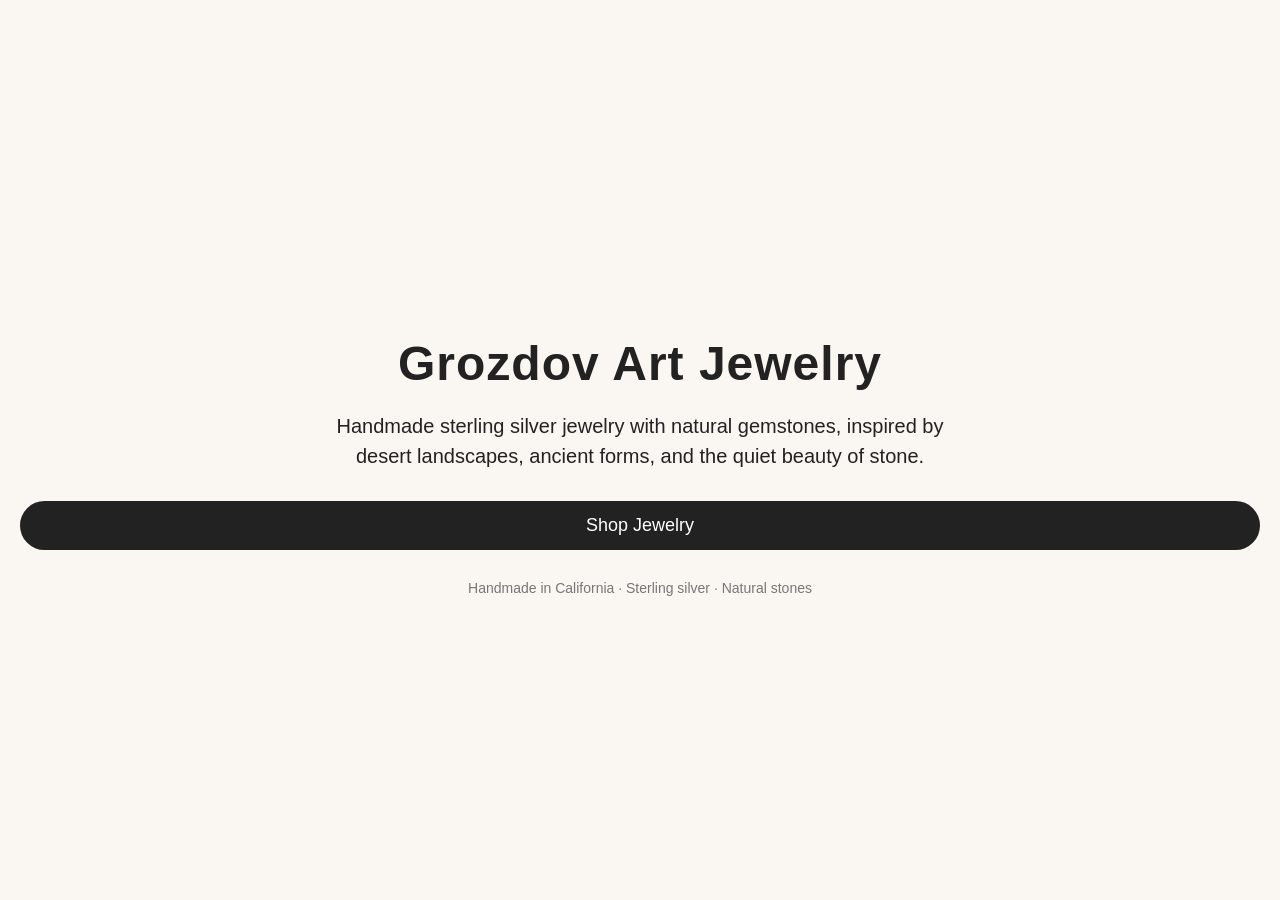
==== index.html @ b7fbd693 "Upload index.html file" ====
<!doctype html>
<html lang="en">
<head>
  <meta charset="utf-8">
  <meta name="viewport" content="width=device-width, initial-scale=1">
  <title>Grozdov Art Jewelry</title>
  <meta name="description" content="Handmade sterling silver jewelry with natural gemstones.">
  <style>
    body {
      margin: 0;
      font-family: Arial, sans-serif;
      background: #faf7f2;
      color: #222;
      text-align: center;
    }
    .hero {
      min-height: 100vh;
      display: flex;
      flex-direction: column;
      justify-content: center;
      padding: 40px 20px;
      box-sizing: border-box;
    }
    h1 {
      font-size: 48px;
      margin-bottom: 10px;
      letter-spacing: 1px;
    }
    p {
      font-size: 20px;
      max-width: 650px;
      margin: 10px auto 30px;
      line-height: 1.5;
    }
    .button {
      display: inline-block;
      padding: 14px 28px;
      background: #222;
      color: white;
      text-decoration: none;
      border-radius: 999px;
      font-size: 18px;
    }
    .button:hover {
      background: #555;
    }
    .small {
      margin-top: 30px;
      font-size: 14px;
      color: #777;
    }
  </style>
</head>
<body>
  <main class="hero">
    <h1>Grozdov Art Jewelry</h1>
    <p>
      Handmade sterling silver jewelry with natural gemstones,
      inspired by desert landscapes, ancient forms, and the quiet beauty of stone.
    </p>

    <a class="button" href="https://grozdovs.square.site/" target="_blank" rel="noopener">
      Shop Jewelry
    </a>

    <div class="small">
      Handmade in California · Sterling silver · Natural stones
    </div>
  </main>
</body>
</html>
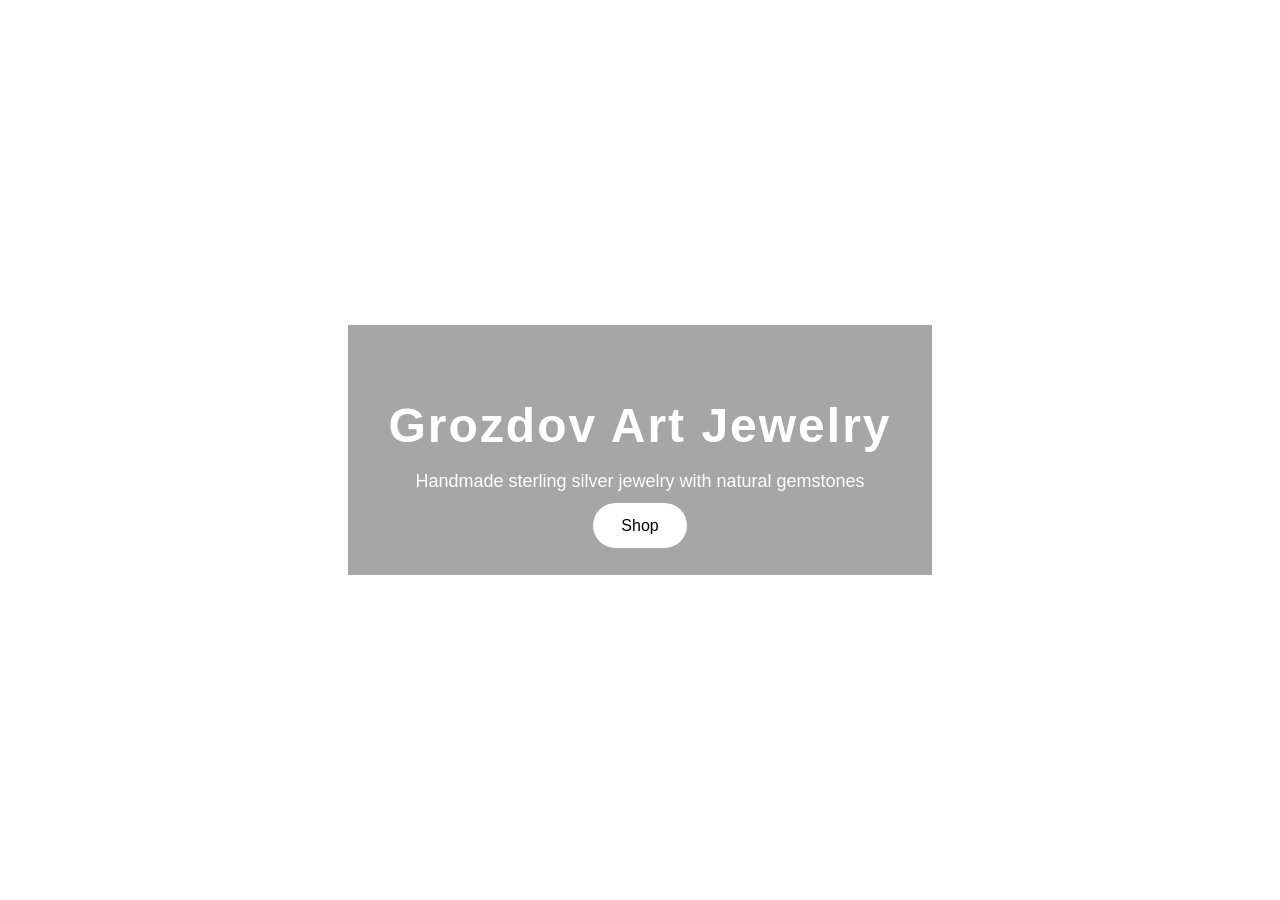
==== commit f7c2629f: "обновила индекс.хтмл" ====
--- a/index.html
+++ b/index.html
@@ -5,67 +5,63 @@
   <meta name="viewport" content="width=device-width, initial-scale=1">
   <title>Grozdov Art Jewelry</title>
   <meta name="description" content="Handmade sterling silver jewelry with natural gemstones.">
-  <style>
-    body {
-      margin: 0;
-      font-family: Arial, sans-serif;
-      background: #faf7f2;
-      color: #222;
-      text-align: center;
-    }
-    .hero {
-      min-height: 100vh;
-      display: flex;
-      flex-direction: column;
-      justify-content: center;
-      padding: 40px 20px;
-      box-sizing: border-box;
-    }
-    h1 {
-      font-size: 48px;
-      margin-bottom: 10px;
-      letter-spacing: 1px;
-    }
-    p {
-      font-size: 20px;
-      max-width: 650px;
-      margin: 10px auto 30px;
-      line-height: 1.5;
-    }
-    .button {
-      display: inline-block;
-      padding: 14px 28px;
-      background: #222;
-      color: white;
-      text-decoration: none;
-      border-radius: 999px;
-      font-size: 18px;
-    }
-    .button:hover {
-      background: #555;
-    }
-    .small {
-      margin-top: 30px;
-      font-size: 14px;
-      color: #777;
-    }
-  </style>
-</head>
+<style>
+  body {
+    margin: 0;
+    font-family: Arial, sans-serif;
+    color: #222;
+  }
+
+  .hero {
+    position: relative;
+    height: 100vh;
+    background: url('photo.jpg') center/cover no-repeat;
+    display: flex;
+    align-items: center;
+    justify-content: center;
+  }
+
+  .overlay {
+    background: rgba(0, 0, 0, 0.35);
+    padding: 40px;
+    text-align: center;
+    color: white;
+  }
+
+  h1 {
+    font-size: 48px;
+    margin-bottom: 10px;
+    letter-spacing: 2px;
+  }
+
+  p {
+    font-size: 18px;
+    margin-bottom: 25px;
+  }
+
+  .button {
+    padding: 14px 28px;
+    background: white;
+    color: black;
+    text-decoration: none;
+    border-radius: 999px;
+    font-size: 16px;
+  }
+
+  .button:hover {
+    background: #ddd;
+  }
+</style>
+
 <body>
-  <main class="hero">
-    <h1>Grozdov Art Jewelry</h1>
-    <p>
-      Handmade sterling silver jewelry with natural gemstones,
-      inspired by desert landscapes, ancient forms, and the quiet beauty of stone.
-    </p>
+  <div class="hero">
+    <div class="overlay">
+      <h1>Grozdov Art Jewelry</h1>
+      <p>Handmade sterling silver jewelry with natural gemstones</p>
 
-    <a class="button" href="https://grozdovs.square.site/" target="_blank" rel="noopener">
-      Shop Jewelry
-    </a>
-
-    <div class="small">
-      Handmade in California · Sterling silver · Natural stones
+      <a class="button" href="https://grozdovs.square.site" target="_blank">
+        Shop
+      </a>
     </div>
-  </main>
-</body>
-</html>+  </div>
+</body>
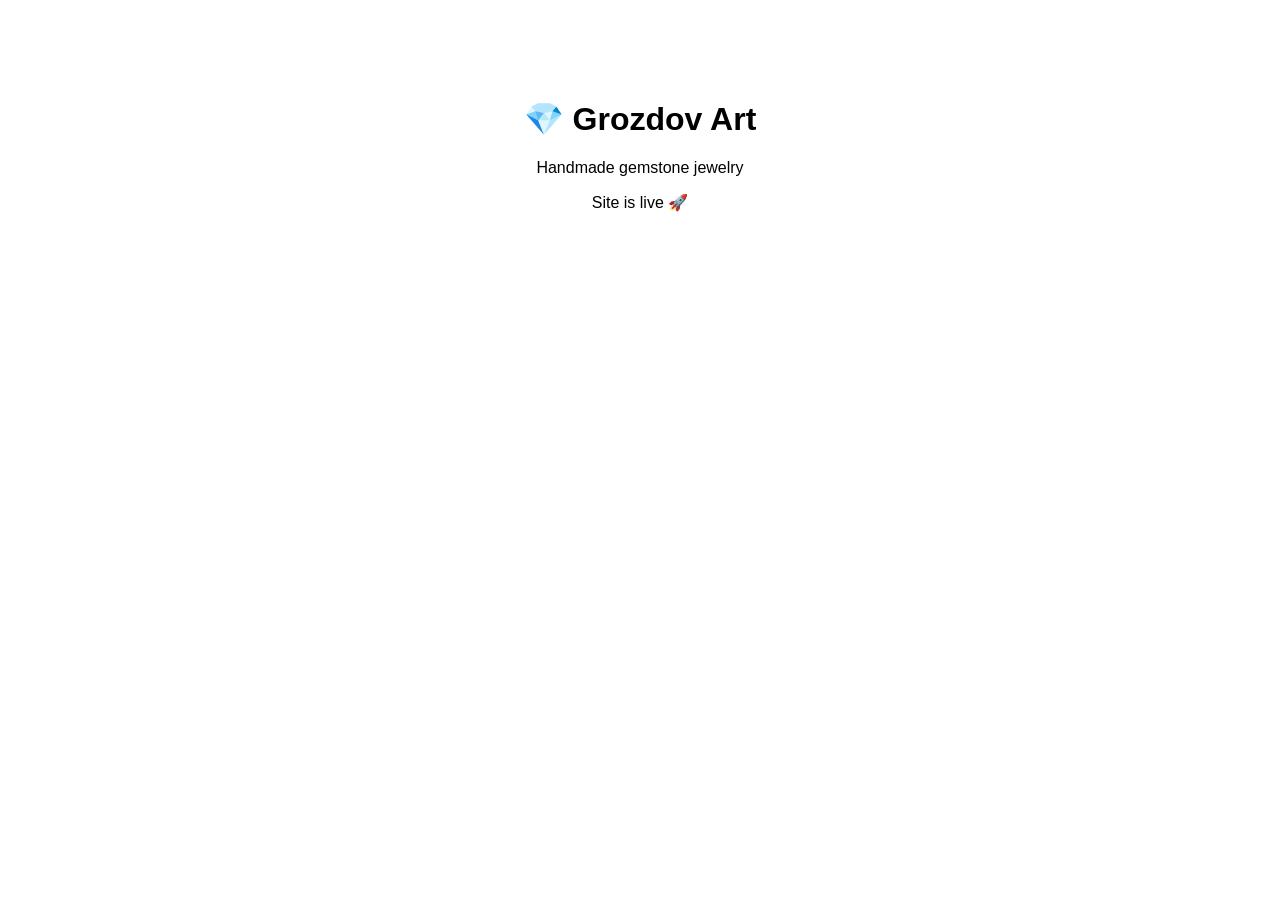
==== commit fc547908: "Revamp index.html for Grozdov Art website Updated the HTML structure and styles for Grozdov Art Jewe" ====
--- a/index.html
+++ b/index.html
@@ -1,67 +1,14 @@
-<!doctype html>
-<html lang="en">
+<!DOCTYPE html>
+<html>
 <head>
-  <meta charset="utf-8">
-  <meta name="viewport" content="width=device-width, initial-scale=1">
-  <title>Grozdov Art Jewelry</title>
-  <meta name="description" content="Handmade sterling silver jewelry with natural gemstones.">
-<style>
-  body {
-    margin: 0;
-    font-family: Arial, sans-serif;
-    color: #222;
-  }
+  <meta charset="UTF-8">
+  <title>Grozdov Art</title>
+</head>
+<body style="font-family:sans-serif; text-align:center; margin-top:100px;">
 
-  .hero {
-    position: relative;
-    height: 100vh;
-    background: url('photo.jpg') center/cover no-repeat;
-    display: flex;
-    align-items: center;
-    justify-content: center;
-  }
+  <h1>💎 Grozdov Art</h1>
+  <p>Handmade gemstone jewelry</p>
+  <p>Site is live 🚀</p>
 
-  .overlay {
-    background: rgba(0, 0, 0, 0.35);
-    padding: 40px;
-    text-align: center;
-    color: white;
-  }
-
-  h1 {
-    font-size: 48px;
-    margin-bottom: 10px;
-    letter-spacing: 2px;
-  }
-
-  p {
-    font-size: 18px;
-    margin-bottom: 25px;
-  }
-
-  .button {
-    padding: 14px 28px;
-    background: white;
-    color: black;
-    text-decoration: none;
-    border-radius: 999px;
-    font-size: 16px;
-  }
-
-  .button:hover {
-    background: #ddd;
-  }
-</style>
-
-<body>
-  <div class="hero">
-    <div class="overlay">
-      <h1>Grozdov Art Jewelry</h1>
-      <p>Handmade sterling silver jewelry with natural gemstones</p>
-
-      <a class="button" href="https://grozdovs.square.site" target="_blank">
-        Shop
-      </a>
-    </div>
-  </div>
-</body>+</body>
+</html>
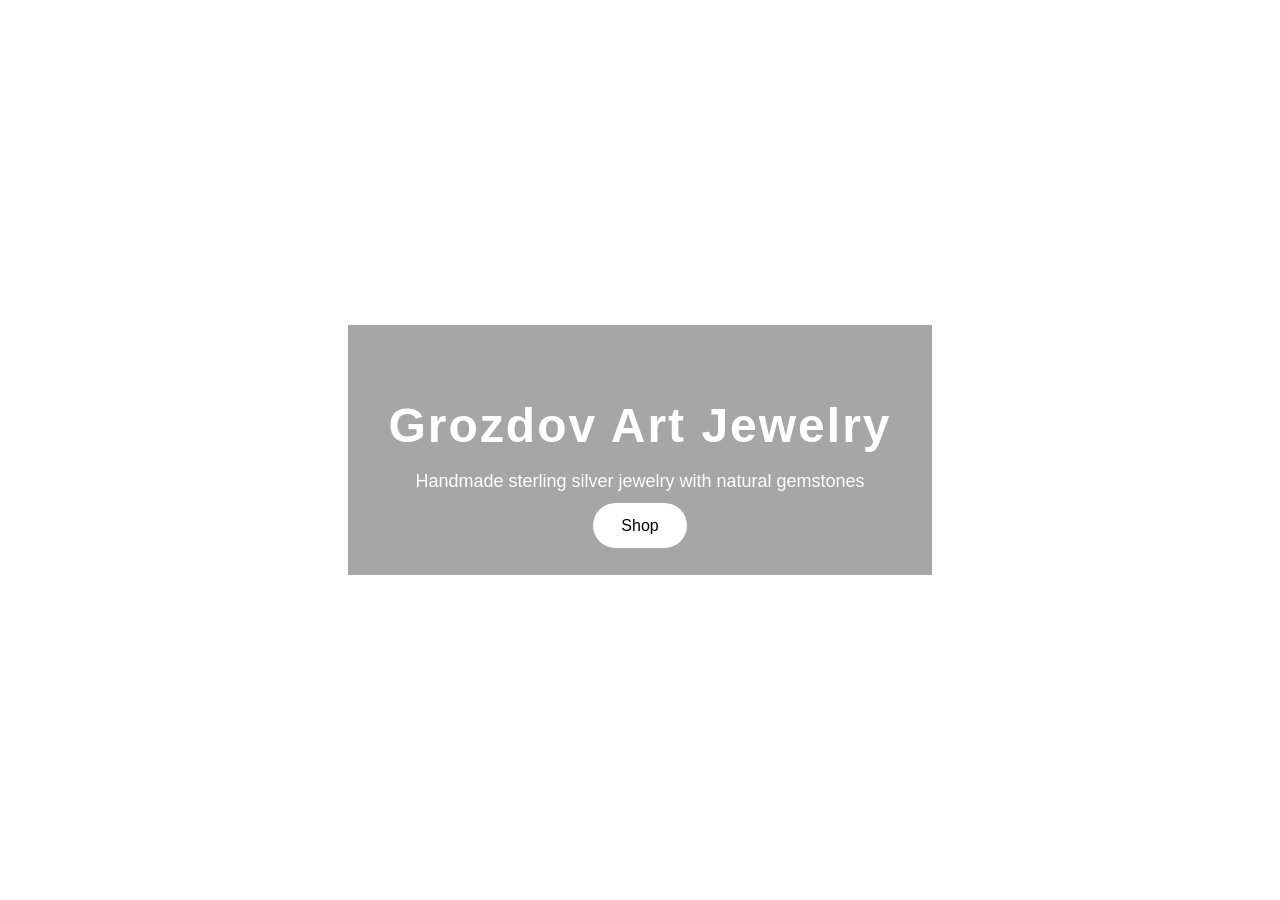
==== commit d765a8f7: "Add files via upload" ====
--- a/index.html
+++ b/index.html
@@ -1,14 +1,67 @@
-<!DOCTYPE html>
-<html>
+<!doctype html>
+<html lang="en">
 <head>
-  <meta charset="UTF-8">
-  <title>Grozdov Art</title>
-</head>
-<body style="font-family:sans-serif; text-align:center; margin-top:100px;">
+  <meta charset="utf-8">
+  <meta name="viewport" content="width=device-width, initial-scale=1">
+  <title>Grozdov Art Jewelry</title>
+  <meta name="description" content="Handmade sterling silver jewelry with natural gemstones.">
+<style>
+  body {
+    margin: 0;
+    font-family: Arial, sans-serif;
+    color: #222;
+  }
 
-  <h1>💎 Grozdov Art</h1>
-  <p>Handmade gemstone jewelry</p>
-  <p>Site is live 🚀</p>
+  .hero {
+    position: relative;
+    height: 100vh;
+    background: url('photo.jpg') center/cover no-repeat;
+    display: flex;
+    align-items: center;
+    justify-content: center;
+  }
 
-</body>
-</html>
+  .overlay {
+    background: rgba(0, 0, 0, 0.35);
+    padding: 40px;
+    text-align: center;
+    color: white;
+  }
+
+  h1 {
+    font-size: 48px;
+    margin-bottom: 10px;
+    letter-spacing: 2px;
+  }
+
+  p {
+    font-size: 18px;
+    margin-bottom: 25px;
+  }
+
+  .button {
+    padding: 14px 28px;
+    background: white;
+    color: black;
+    text-decoration: none;
+    border-radius: 999px;
+    font-size: 16px;
+  }
+
+  .button:hover {
+    background: #ddd;
+  }
+</style>
+
+<body>
+  <div class="hero">
+    <div class="overlay">
+      <h1>Grozdov Art Jewelry</h1>
+      <p>Handmade sterling silver jewelry with natural gemstones</p>
+
+      <a class="button" href="https://grozdovs.square.site" target="_blank">
+        Shop
+      </a>
+    </div>
+  </div>
+</body>
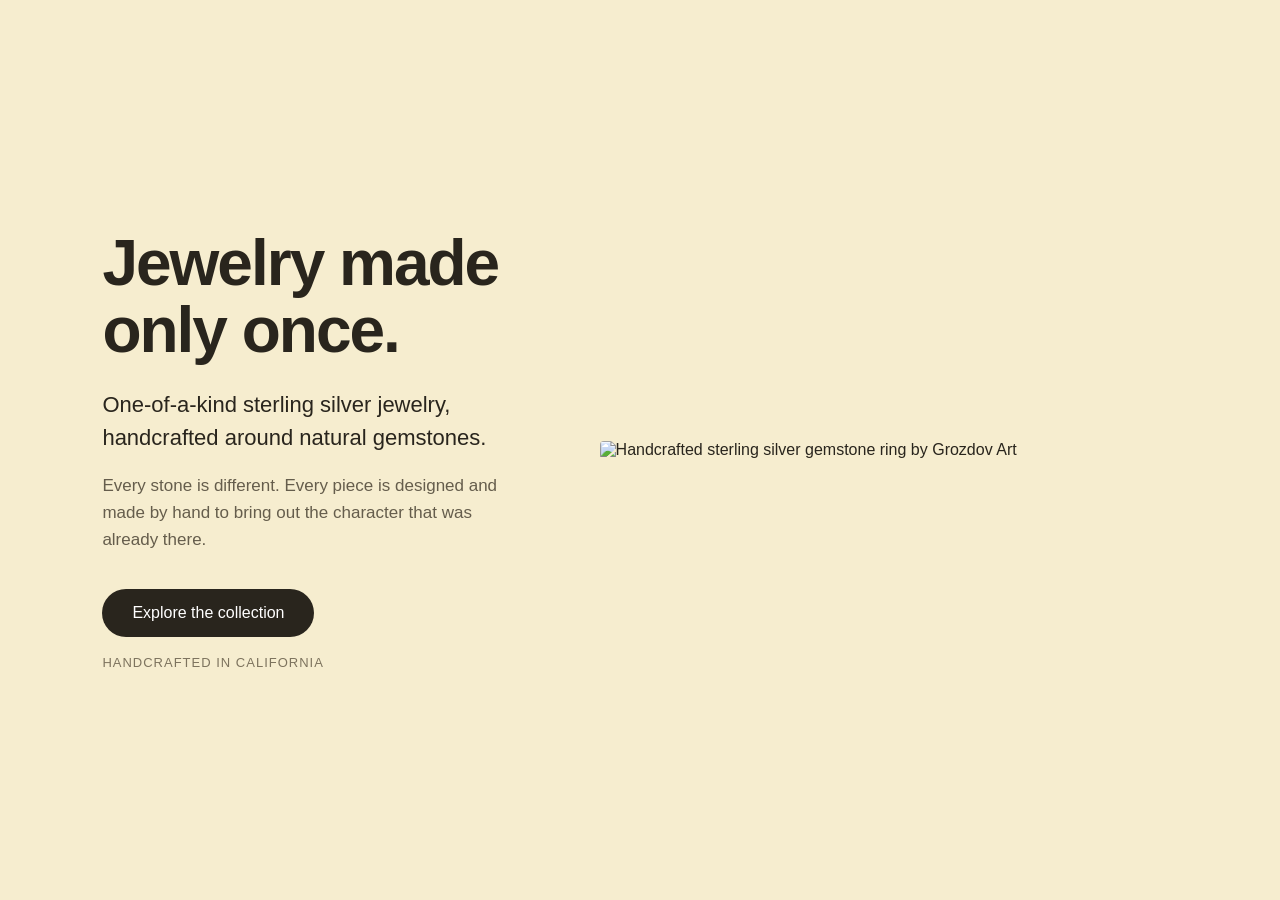
==== commit b9f8cf5f: "Update index.html" ====
--- a/index.html
+++ b/index.html
@@ -1,67 +1,166 @@
-<!doctype html>
+<!DOCTYPE html>
 <html lang="en">
 <head>
-  <meta charset="utf-8">
-  <meta name="viewport" content="width=device-width, initial-scale=1">
+  <meta charset="UTF-8">
+  <meta name="viewport" content="width=device-width, initial-scale=1.0">
+
   <title>Grozdov Art Jewelry</title>
-  <meta name="description" content="Handmade sterling silver jewelry with natural gemstones.">
-<style>
-  body {
-    margin: 0;
-    font-family: Arial, sans-serif;
-    color: #222;
-  }
+  <meta name="description" content="One-of-a-kind sterling silver jewelry handcrafted with natural gemstones.">
 
-  .hero {
-    position: relative;
-    height: 100vh;
-    background: url('photo.jpg') center/cover no-repeat;
-    display: flex;
-    align-items: center;
-    justify-content: center;
-  }
+  <style>
+    * {
+      box-sizing: border-box;
+    }
 
-  .overlay {
-    background: rgba(0, 0, 0, 0.35);
-    padding: 40px;
-    text-align: center;
-    color: white;
-  }
+    body {
+      margin: 0;
+      font-family: Arial, Helvetica, sans-serif;
+      background: #f6edcf;
+      color: #29251d;
+    }
 
-  h1 {
-    font-size: 48px;
-    margin-bottom: 10px;
-    letter-spacing: 2px;
-  }
+    .hero {
+      min-height: 100vh;
+      display: flex;
+      align-items: center;
+      justify-content: center;
+      padding: 60px 8%;
+    }
 
-  p {
-    font-size: 18px;
-    margin-bottom: 25px;
-  }
+    .hero-container {
+      width: 100%;
+      max-width: 1250px;
+      display: grid;
+      grid-template-columns: 0.85fr 1.15fr;
+      align-items: center;
+      gap: 70px;
+    }
 
-  .button {
-    padding: 14px 28px;
-    background: white;
-    color: black;
-    text-decoration: none;
-    border-radius: 999px;
-    font-size: 16px;
-  }
+    .hero-text {
+      max-width: 500px;
+    }
 
-  .button:hover {
-    background: #ddd;
-  }
-</style>
+    h1 {
+      font-size: clamp(44px, 5vw, 72px);
+      line-height: 1.05;
+      margin: 0 0 24px;
+      font-weight: 600;
+      letter-spacing: -2px;
+    }
+
+    .tagline {
+      font-size: 22px;
+      line-height: 1.5;
+      margin: 0 0 18px;
+    }
+
+    .description {
+      font-size: 17px;
+      line-height: 1.6;
+      color: #655d4c;
+      margin: 0 0 36px;
+    }
+
+    .shop-button {
+      display: inline-block;
+      padding: 15px 30px;
+      background: #29251d;
+      color: white;
+      text-decoration: none;
+      border-radius: 30px;
+      font-size: 16px;
+    }
+
+    .shop-button:hover {
+      opacity: 0.85;
+    }
+
+    .small-note {
+      margin-top: 18px;
+      font-size: 13px;
+      color: #7d735e;
+      letter-spacing: 1px;
+      text-transform: uppercase;
+    }
+
+    .hero-image img {
+      width: 100%;
+      max-height: 760px;
+      object-fit: cover;
+      display: block;
+      border-radius: 4px;
+    }
+
+    @media (max-width: 800px) {
+      .hero {
+        padding: 35px 24px 50px;
+      }
+
+      .hero-container {
+        grid-template-columns: 1fr;
+        gap: 35px;
+      }
+
+      .hero-text {
+        order: 2;
+      }
+
+      .hero-image {
+        order: 1;
+      }
+
+      h1 {
+        font-size: 44px;
+      }
+
+      .tagline {
+        font-size: 19px;
+      }
+
+      .hero-image img {
+        max-height: 60vh;
+      }
+    }
+  </style>
+</head>
 
 <body>
-  <div class="hero">
-    <div class="overlay">
-      <h1>Grozdov Art Jewelry</h1>
-      <p>Handmade sterling silver jewelry with natural gemstones</p>
 
-      <a class="button" href="https://grozdovs.square.site" target="_blank">
-        Shop
-      </a>
+  <main class="hero">
+    <div class="hero-container">
+
+      <section class="hero-text">
+        <h1>Jewelry made only once.</h1>
+
+        <p class="tagline">
+          One-of-a-kind sterling silver jewelry,
+          handcrafted around natural gemstones.
+        </p>
+
+        <p class="description">
+          Every stone is different. Every piece is designed and made by hand
+          to bring out the character that was already there.
+        </p>
+
+        <a class="shop-button"
+           href="https://grozdovs.square.site"
+           target="_blank"
+           rel="noopener">
+          Explore the collection
+        </a>
+
+        <div class="small-note">
+          Handcrafted in California
+        </div>
+      </section>
+
+      <div class="hero-image">
+        <img src="autumn-ring.jpg"
+             alt="Handcrafted sterling silver gemstone ring by Grozdov Art">
+      </div>
+
     </div>
-  </div>
-</body>+  </main>
+
+</body>
+</html>
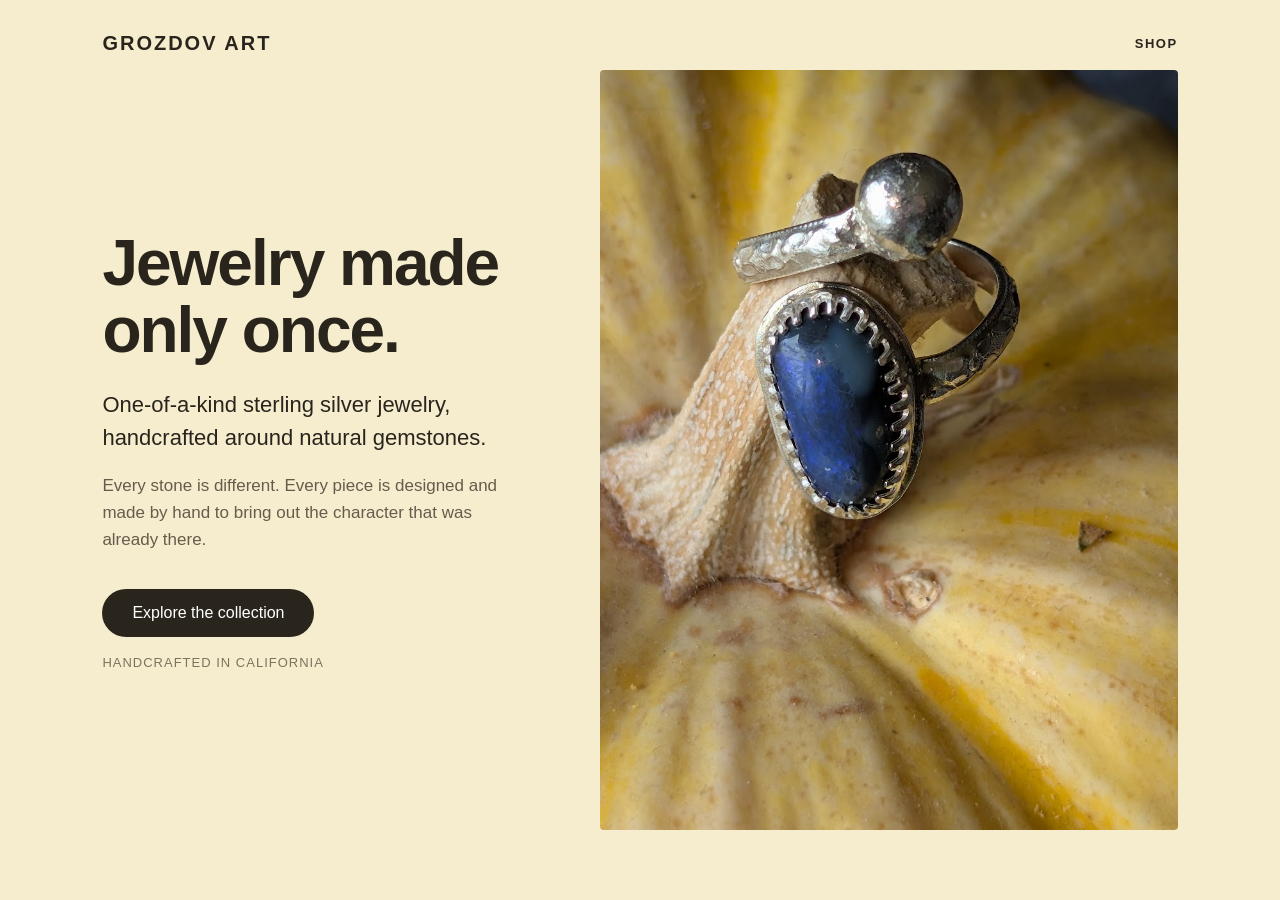
==== commit b155b82c: "Update index.html" ====
--- a/index.html
+++ b/index.html
@@ -91,6 +91,39 @@
       border-radius: 4px;
     }
 
+    .site-header {
+  position: absolute;
+  top: 0;
+  left: 0;
+  width: 100%;
+  padding: 32px 8%;
+  display: flex;
+  justify-content: space-between;
+  align-items: center;
+  z-index: 10;
+}
+
+.brand {
+  color: #29251d;
+  text-decoration: none;
+  font-size: 20px;
+  font-weight: 700;
+  letter-spacing: 2px;
+}
+
+.nav-shop {
+  color: #29251d;
+  text-decoration: none;
+  font-size: 13px;
+  font-weight: 600;
+  letter-spacing: 1.5px;
+}
+
+.brand:hover,
+.nav-shop:hover {
+  opacity: 0.6;
+}
+    
     @media (max-width: 800px) {
       .hero {
         padding: 35px 24px 50px;
@@ -126,6 +159,16 @@
 
 <body>
 
+  <header class="site-header">
+    <a class="brand" href="/">GROZDOV ART</a>
+    <a class="nav-shop"
+       href="https://grozdovs.square.site"
+       target="_blank"
+       rel="noopener">
+      SHOP
+    </a>
+  </header>
+  
   <main class="hero">
     <div class="hero-container">
 
